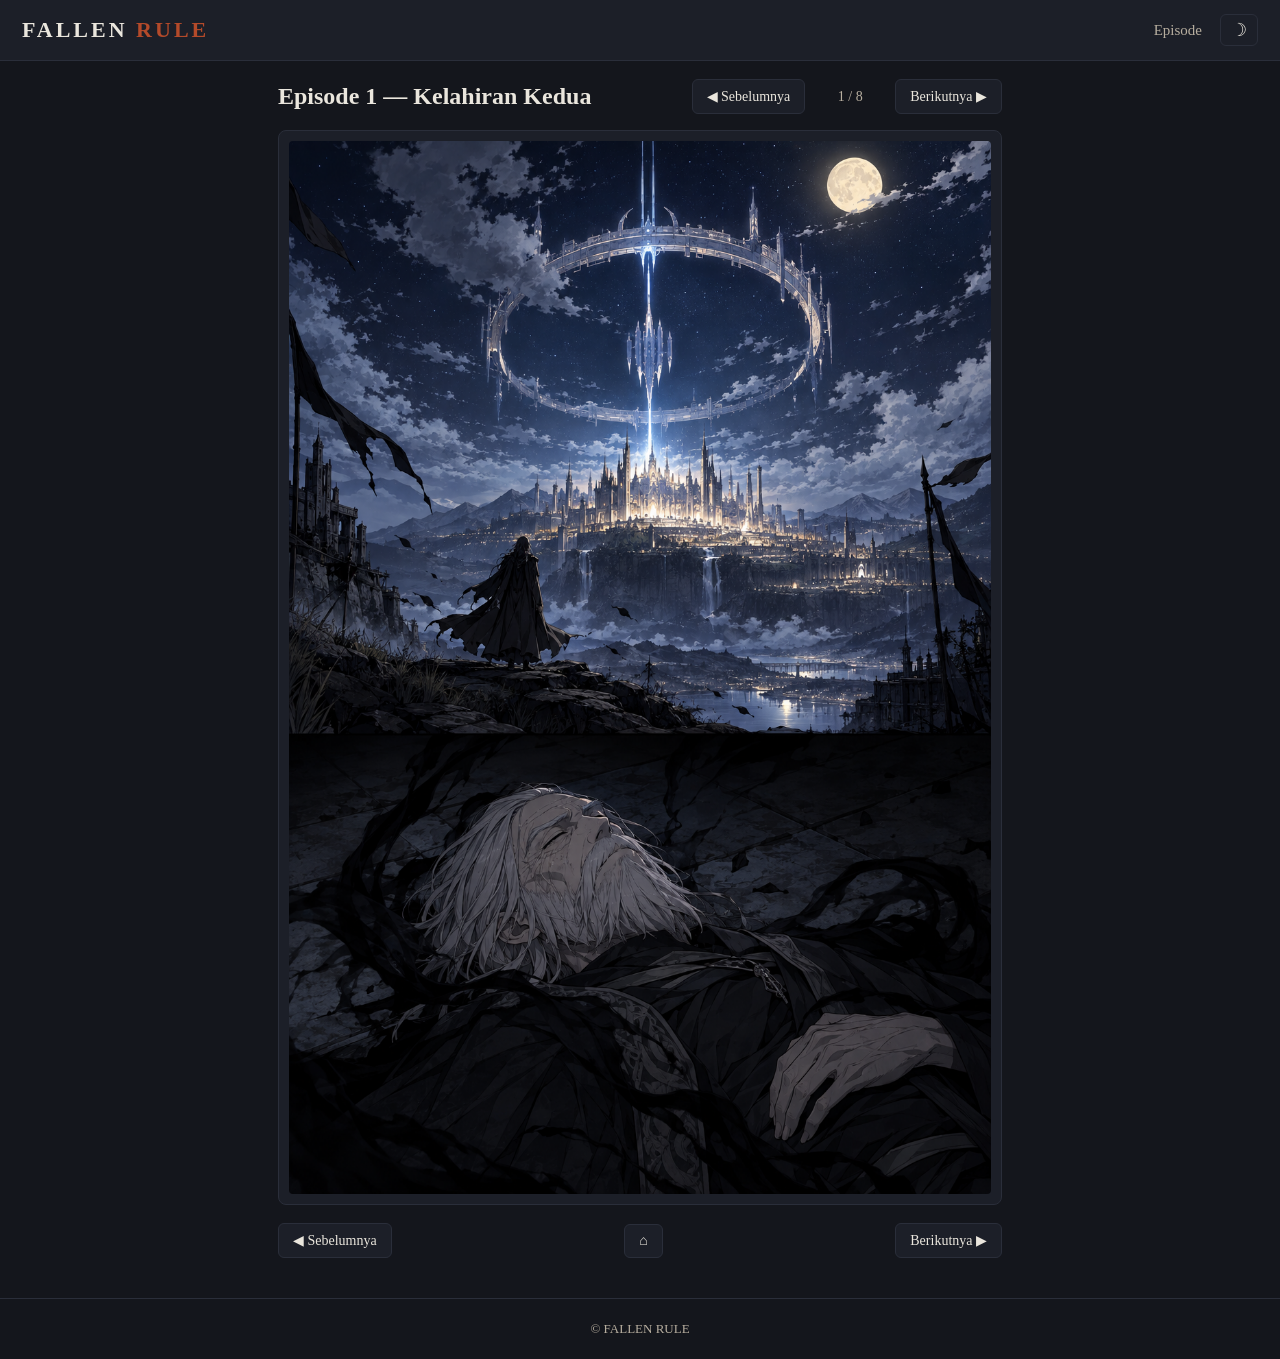
==== reader.html @ 80191199 "FALLEN RULE webtoon website: Episode 1 reader + dark mode" ====
<!DOCTYPE html>
<html lang="id" data-theme="dark">
<head>
<meta charset="utf-8">
<meta name="viewport" content="width=device-width, initial-scale=1">
<title>Kelahiran Kedua — FALLEN RULE</title>
<link rel="stylesheet" href="assets/css/style.css">
</head>
<body>
<header class="topbar">
  <a class="brand" href="index.html">FALLEN <span>RULE</span></a>
  <nav>
    <a href="index.html">Episode</a>
    <button id="themeToggle" class="icon-btn" aria-label="Ganti tema">&#9789;</button>
  </nav>
</header>

<main class="reader-wrap">
  <div class="reader-head">
    <h1 id="epTitle">Episode 1 — Kelahiran Kedua</h1>
    <div class="reader-nav">
      <button id="prevPanel" class="btn">&#9664; Sebelumnya</button>
      <span id="panelCounter">1 / 8</span>
      <button id="nextPanel" class="btn">Berikutnya &#9654;</button>
    </div>
  </div>

  <div id="panelStage" class="panel-stage">
    <img id="panelImg" src="" alt="Panel">
  </div>

  <div class="reader-nav bottom">
    <button id="prevPanelB" class="btn">&#9664; Sebelumnya</button>
    <a id="backHome" class="btn" href="index.html">&#8962;</a>
    <button id="nextPanelB" class="btn">Berikutnya &#9654;</button>
  </div>
</main>

<footer class="foot reader-foot">&copy; FALLEN RULE</footer>
<script src="assets/js/data.js"></script>
<script src="assets/js/reader.js"></script>
</body>
</html>
---- assets/css/style.css ----
:root {
  --bg: #14161c;
  --bg-2: #1c1f28;
  --text: #eae6dd;
  --muted: #b7ae9f;
  --accent: #b44a2a;
  --accent-2: #3a6ea5;
  --border: #2a2e3a;
  --shadow: rgba(0, 0, 0, 0.55);
}

html[data-theme="light"] {
  --bg: #f5f3ee;
  --bg-2: #ffffff;
  --text: #211f1c;
  --muted: #5c5750;
  --accent: #c0502f;
  --accent-2: #2f6ea8;
  --border: #ddd8cd;
  --shadow: rgba(0, 0, 0, 0.18);
}

* { box-sizing: border-box; }

body {
  margin: 0;
  background: var(--bg);
  color: var(--text);
  font-family: Georgia, "Times New Roman", serif;
  transition: background 0.25s, color 0.25s;
}

.topbar {
  position: sticky;
  top: 0;
  z-index: 20;
  display: flex;
  align-items: center;
  justify-content: space-between;
  padding: 14px 22px;
  background: var(--bg-2);
  border-bottom: 1px solid var(--border);
}
.brand { font-size: 22px; font-weight: bold; letter-spacing: 3px; color: var(--text); text-decoration: none; }
.brand span { color: var(--accent); }
.topbar nav { display: flex; align-items: center; gap: 18px; }
.topbar nav a { color: var(--muted); text-decoration: none; font-size: 15px; }
.topbar nav a.active, .topbar nav a:hover { color: var(--text); }
.icon-btn {
  background: none; border: 1px solid var(--border); color: var(--text);
  border-radius: 6px; font-size: 18px; cursor: pointer; padding: 4px 10px;
}
.icon-btn:hover { background: var(--border); }

main { max-width: 760px; margin: 0 auto; padding: 26px 18px 40px; }

.hero h1 { font-size: 40px; margin: 8px 0 6px; }
.hero p { color: var(--muted); font-size: 17px; max-width: 56ch; }

.episode-list { margin: 40px 0; }
.episode-card {
  display: flex; gap: 18px; background: var(--bg-2); border: 1px solid var(--border);
  border-radius: 8px; padding: 14px; text-decoration: none; color: var(--text);
  transition: transform 0.15s, box-shadow 0.15s;
}
.episode-card:hover { transform: translateY(-2px); box-shadow: 0 8px 24px var(--shadow); }
.thumb {
  width: 96px; height: 144px; border-radius: 4px; flex-shrink: 0;
  background-size: cover; background-position: top center; border: 1px solid var(--border);
}
.meta h2 { margin: 4px 0; font-size: 22px; }
.meta p { color: var(--muted); margin: 4px 0 10px; }
.badge {
  background: var(--accent); color: #fff; font-size: 12px; font-weight: bold;
  letter-spacing: 1px; padding: 2px 10px; border-radius: 20px;
}
.buttons { color: var(--accent-2); font-weight: bold; }

.about { margin-top: 48px; padding-top: 24px; border-top: 1px solid var(--border); }
.about h2 { font-size: 24px; }
.about p { color: var(--muted); line-height: 1.7; }

.foot {
  text-align: center; color: var(--muted); font-size: 13px;
  padding: 22px; border-top: 1px solid var(--border);
}

/* reader */
.reader-wrap { max-width: 760px; padding-top: 18px; }
.reader-head { display: flex; align-items: center; justify-content: space-between; gap: 12px; flex-wrap: wrap; margin-bottom: 16px; }
.reader-head h1 { font-size: 24px; margin: 0; }
.reader-nav { display: flex; align-items: center; gap: 10px; }
.btn {
  background: var(--bg-2); color: var(--text); border: 1px solid var(--border);
  padding: 8px 14px; border-radius: 6px; cursor: pointer; text-decoration: none; font-family: inherit; font-size: 14px;
}
.btn:hover { background: var(--border); }
#panelCounter { color: var(--muted); font-size: 14px; min-width: 70px; text-align: center; }

.panel-stage {
  background: var(--bg-2); border: 1px solid var(--border); border-radius: 8px;
  padding: 10px; cursor: pointer; margin-bottom: 18px;
}
.panel-stage img {
  display: block; width: 100%; height: auto; border-radius: 4px;
}
.reader-nav.bottom { justify-content: space-between; }

@media (max-width: 560px) {
  .episode-card { flex-direction: column; }
  .thumb { width: 100%; height: 220px; }
  .hero h1 { font-size: 30px; }
}
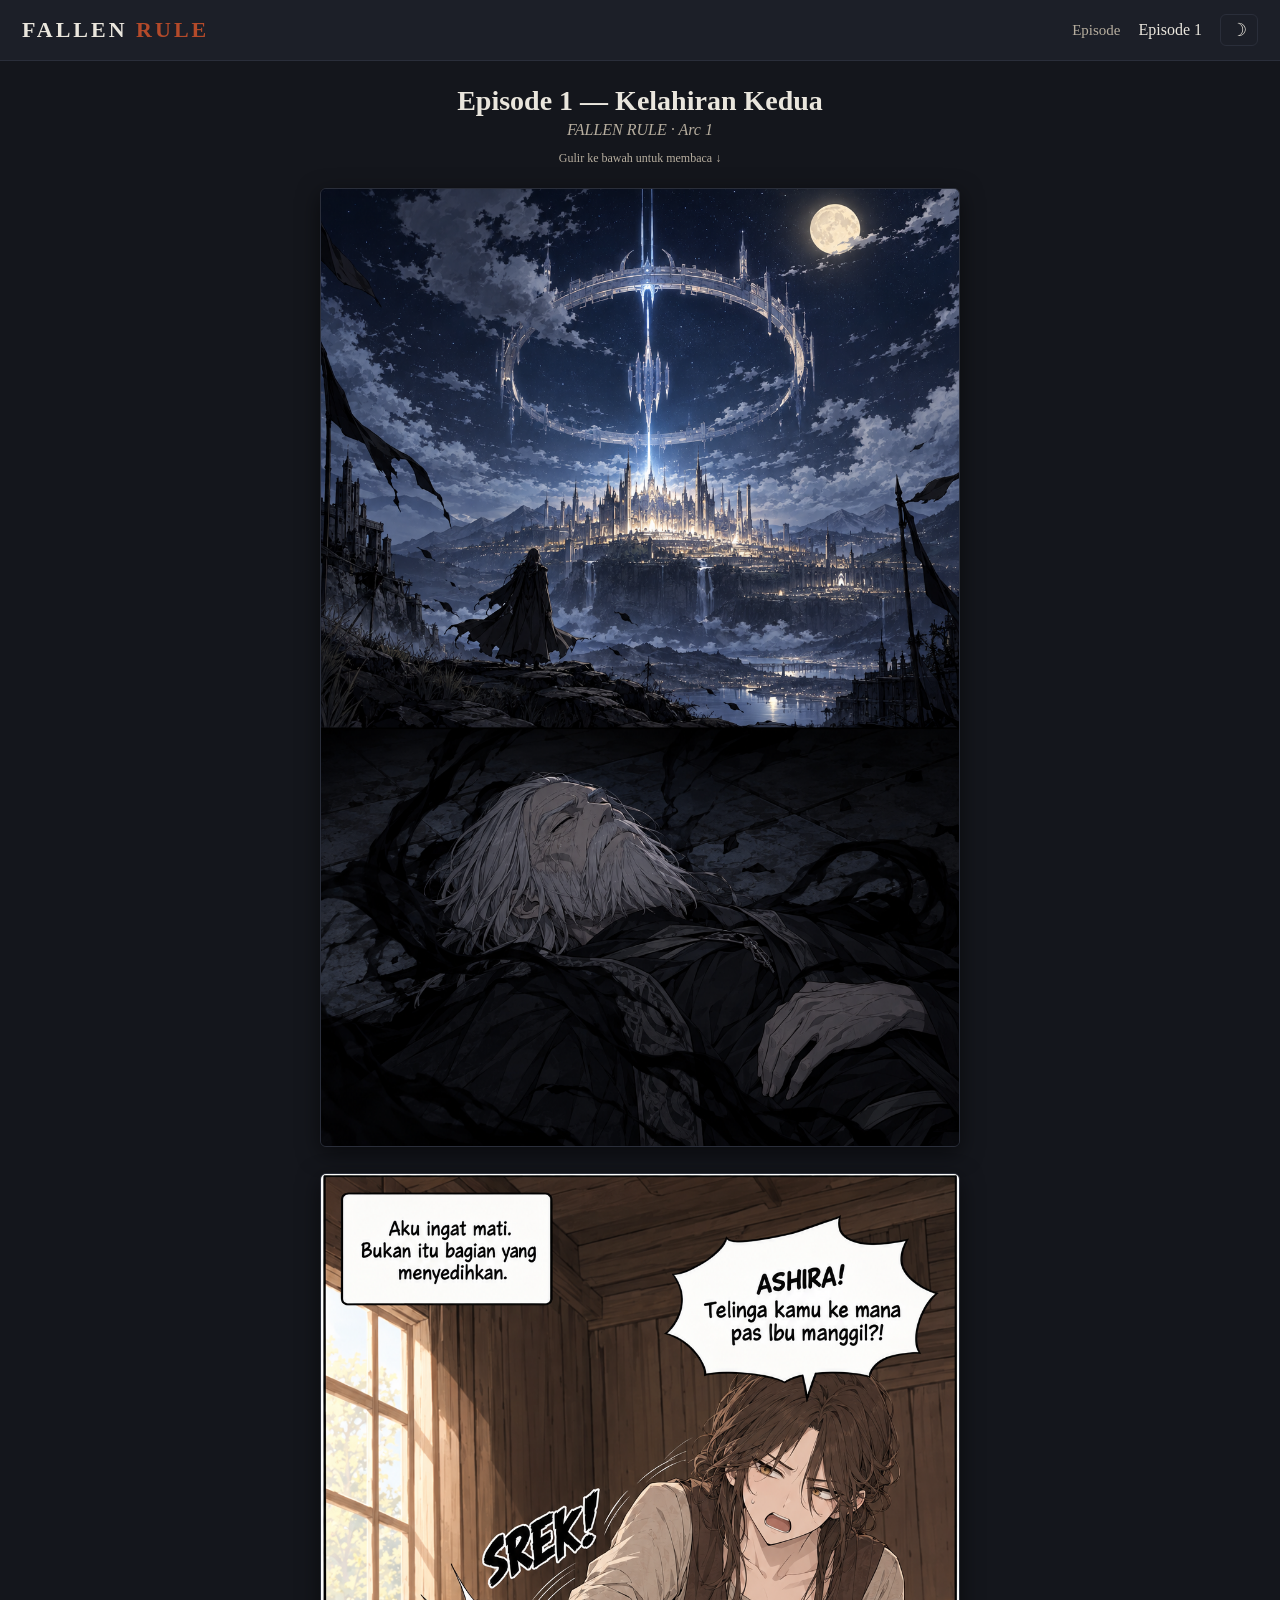
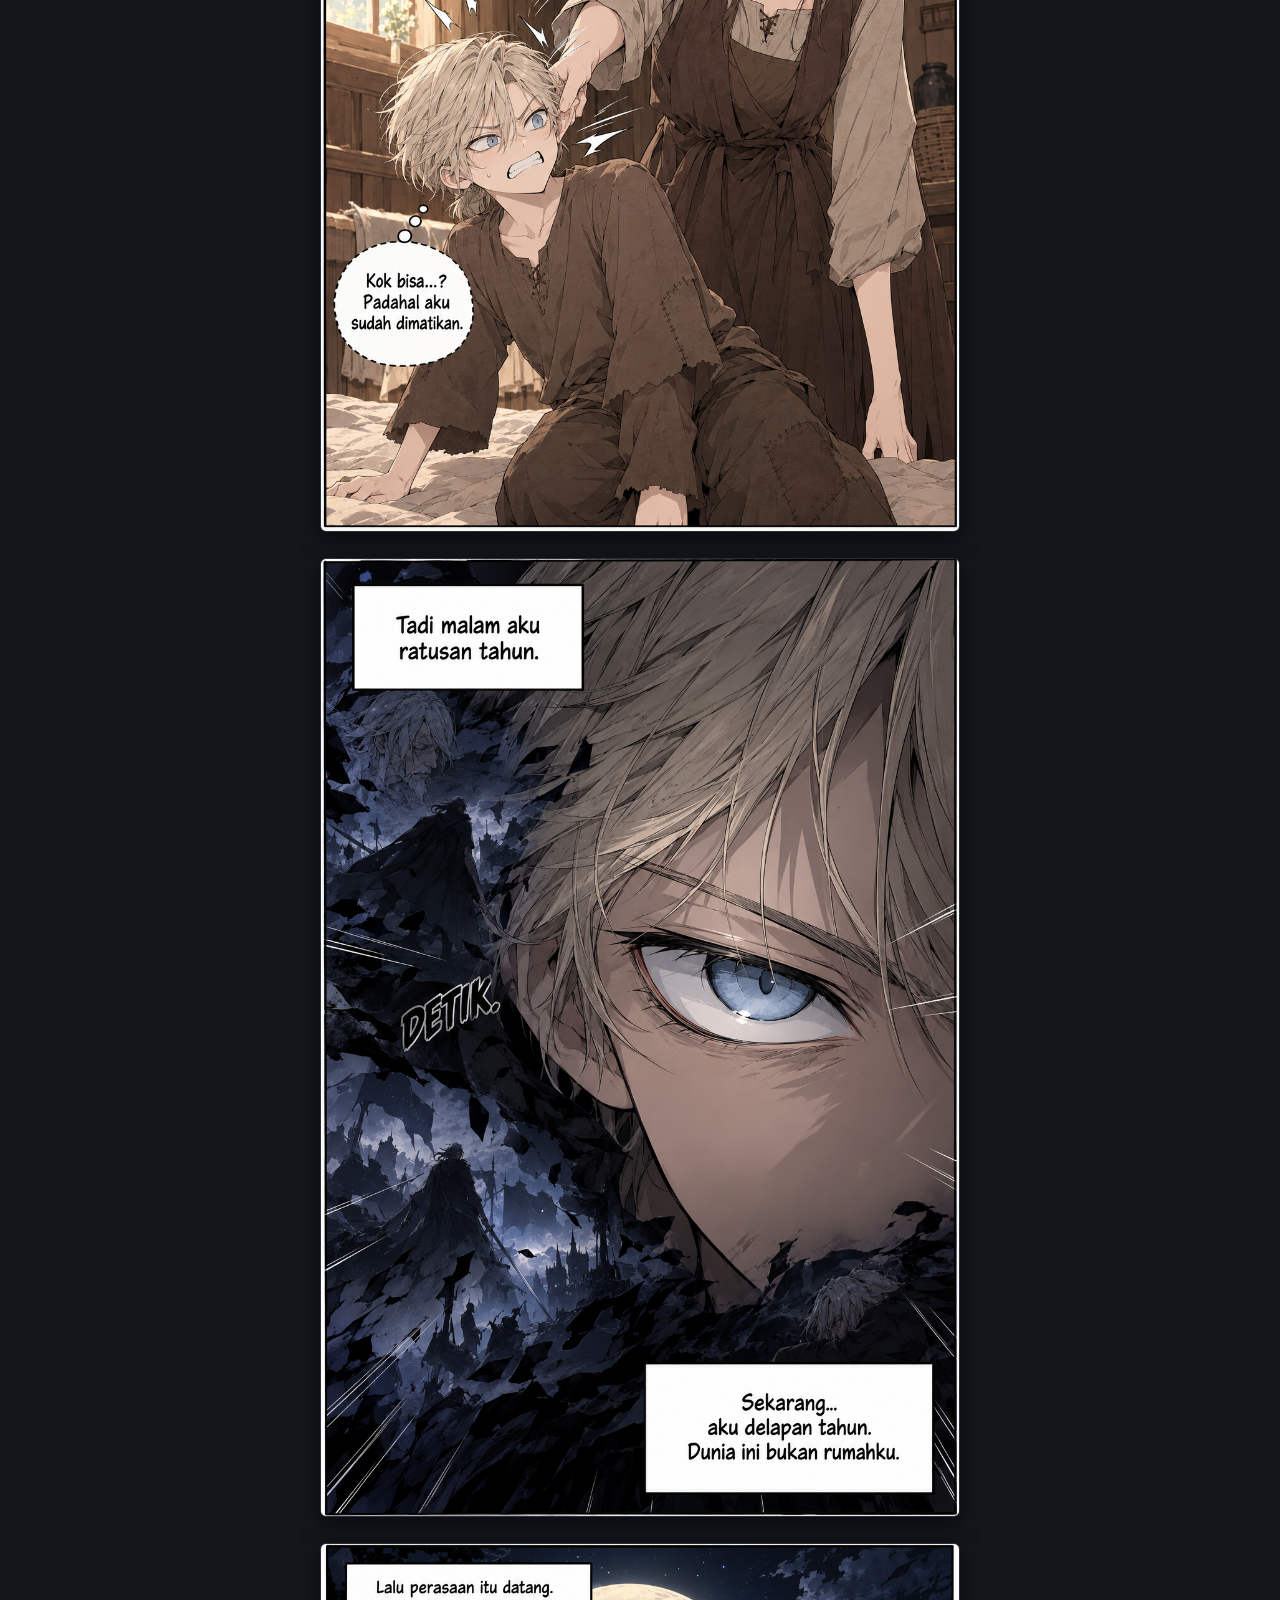
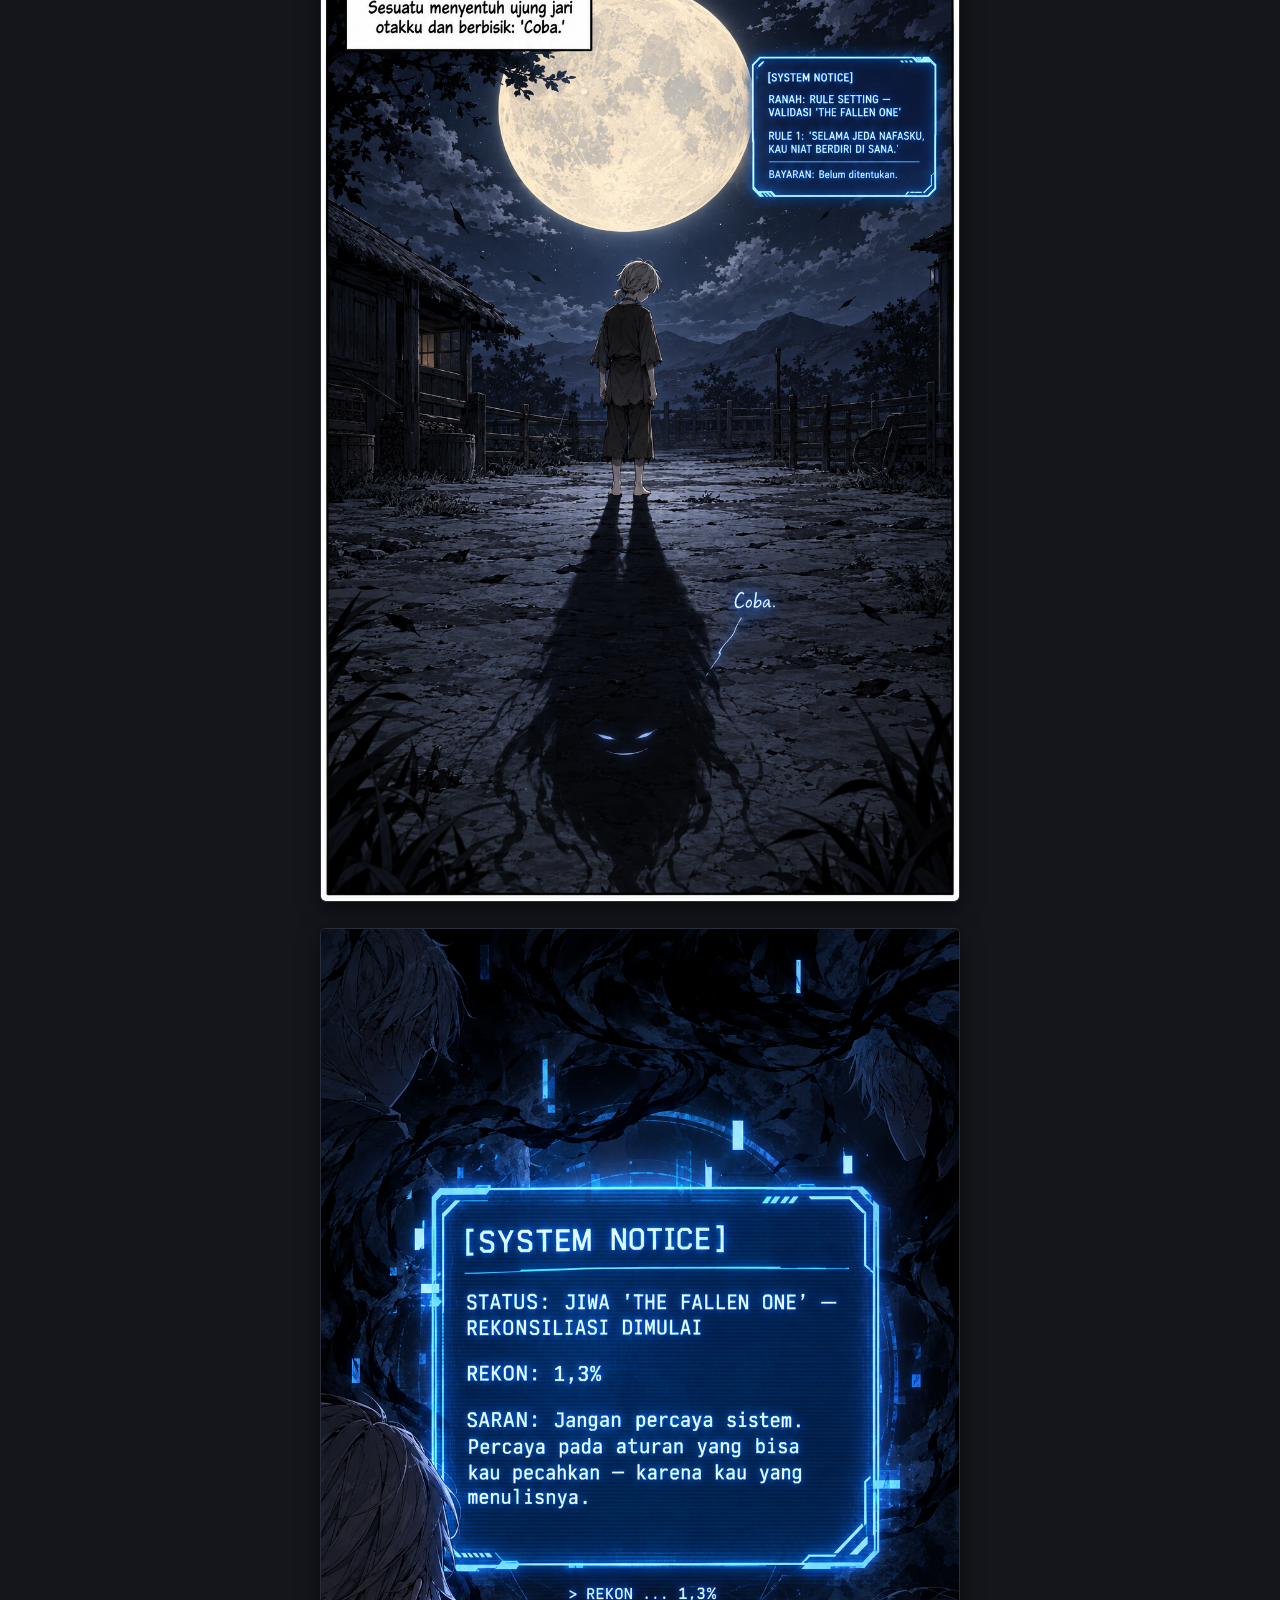
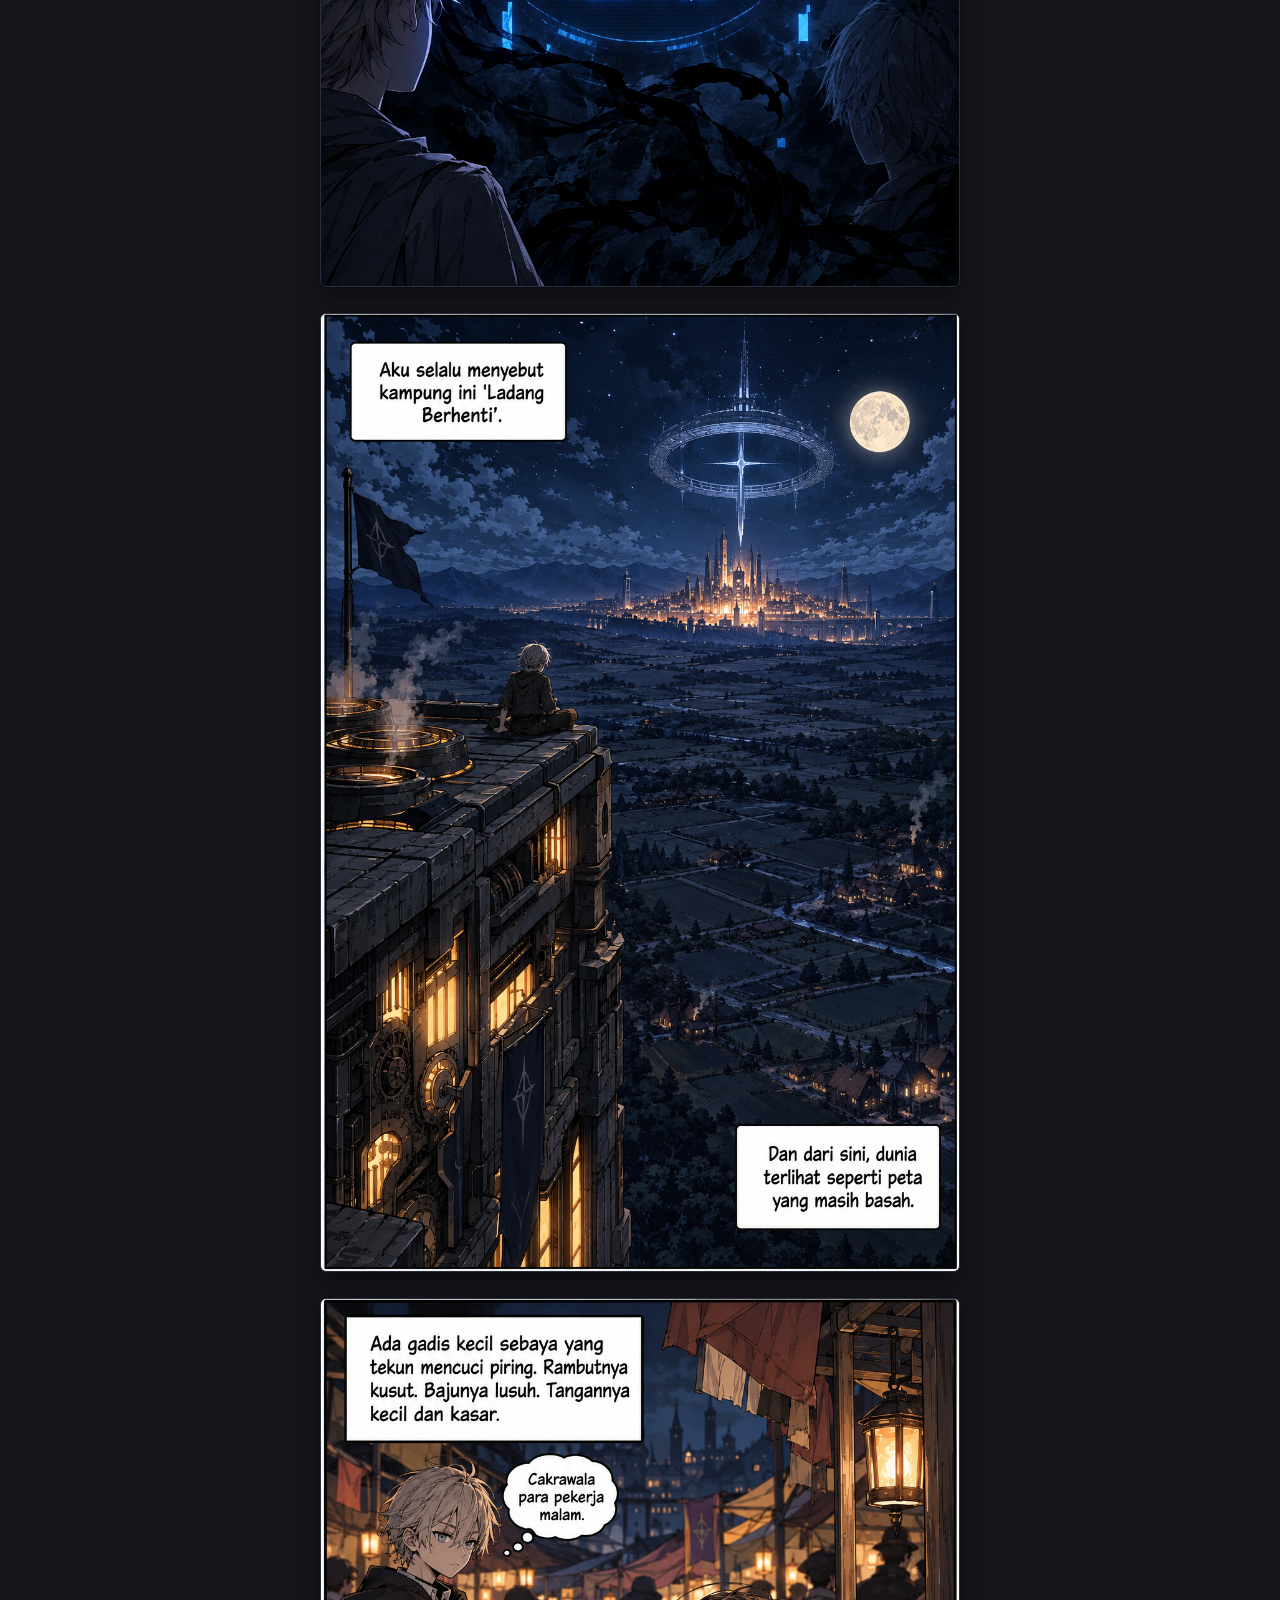
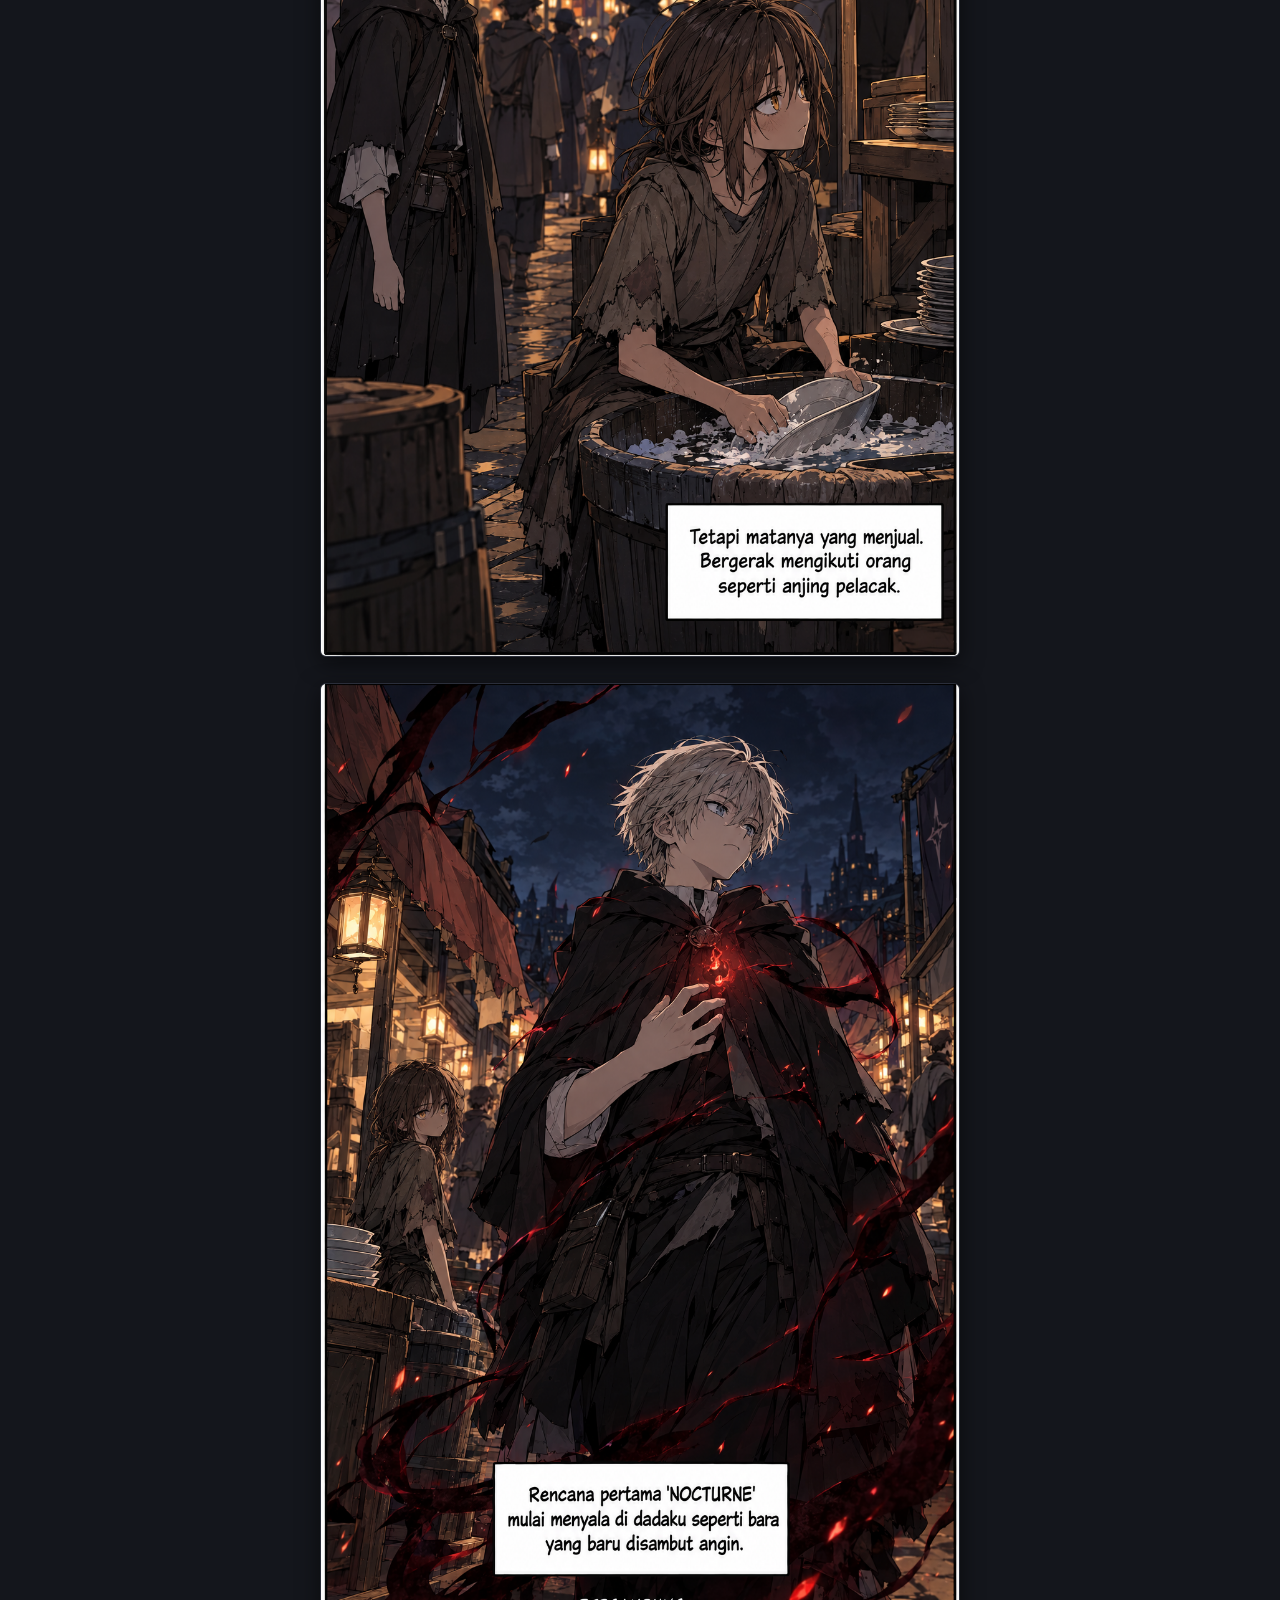
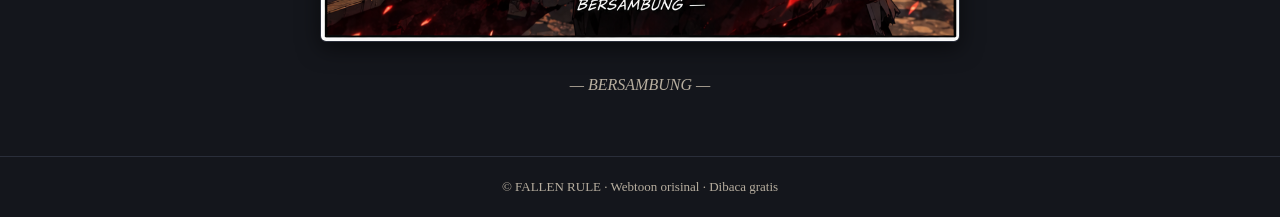
==== commit aa78c91d: "Tambah novel reader + ubah komik reader ke mode scroll vertikal" ====
--- a/reader.html
+++ b/reader.html
@@ -5,39 +5,31 @@
 <meta name="viewport" content="width=device-width, initial-scale=1">
 <title>Kelahiran Kedua — FALLEN RULE</title>
 <link rel="stylesheet" href="assets/css/style.css">
+<link rel="stylesheet" href="assets/css/novel.css">
 </head>
 <body>
 <header class="topbar">
   <a class="brand" href="index.html">FALLEN <span>RULE</span></a>
   <nav>
     <a href="index.html">Episode</a>
+    <span class="nav-label" id="epLabel">Episode 1</span>
     <button id="themeToggle" class="icon-btn" aria-label="Ganti tema">&#9789;</button>
   </nav>
 </header>
 
 <main class="reader-wrap">
-  <div class="reader-head">
-    <h1 id="epTitle">Episode 1 — Kelahiran Kedua</h1>
-    <div class="reader-nav">
-      <button id="prevPanel" class="btn">&#9664; Sebelumnya</button>
-      <span id="panelCounter">1 / 8</span>
-      <button id="nextPanel" class="btn">Berikutnya &#9654;</button>
-    </div>
-  </div>
+  <h1 class="scroll-title" id="epTitle">Episode 1 — Kelahiran Kedua</h1>
+  <p class="scroll-sub">FALLEN RULE &middot; Arc 1</p>
+  <p class="scroll-hint">Gulir ke bawah untuk membaca &darr;</p>
 
-  <div id="panelStage" class="panel-stage">
-    <img id="panelImg" src="" alt="Panel">
-  </div>
+  <div id="scrollCanvas" class="scroll-canvas"></div>
 
-  <div class="reader-nav bottom">
-    <button id="prevPanelB" class="btn">&#9664; Sebelumnya</button>
-    <a id="backHome" class="btn" href="index.html">&#8962;</a>
-    <button id="nextPanelB" class="btn">Berikutnya &#9654;</button>
-  </div>
+  <p class="scroll-end">— BERSAMBUNG —</p>
 </main>
 
-<footer class="foot reader-foot">&copy; FALLEN RULE</footer>
+<footer class="foot">&copy; FALLEN RULE &middot; Webtoon orisinal &middot; Dibaca gratis</footer>
 <script src="assets/js/data.js"></script>
-<script src="assets/js/reader.js"></script>
+<script src="assets/js/scroll-reader.js"></script>
+<script src="assets/js/app.js"></script>
 </body>
 </html>
--- a/assets/css/style.css
+++ b/assets/css/style.css
@@ -76,6 +76,10 @@
 }
 .buttons { color: var(--accent-2); font-weight: bold; }
 
+.section-title { margin: 38px 0 14px; padding-top: 18px; border-top: 1px solid var(--border); }
+.section-title:first-of-type { margin-top: 8px; }
+.section-title h2 { margin: 0; font-size: 22px; }
+
 .about { margin-top: 48px; padding-top: 24px; border-top: 1px solid var(--border); }
 .about h2 { font-size: 24px; }
 .about p { color: var(--muted); line-height: 1.7; }
--- a/assets/css/novel.css
+++ b/assets/css/novel.css
@@ -0,0 +1,94 @@
+/* Reader mode scroll vertikal (webtoon) */
+.scroll-title {
+  text-align: center;
+  font-size: 28px;
+  margin: 6px 0 4px;
+}
+.scroll-sub {
+  text-align: center;
+  color: var(--muted);
+  margin: 0 0 8px;
+  font-style: italic;
+}
+.scroll-hint {
+  text-align: center;
+  color: var(--muted);
+  font-size: 12px;
+  margin-bottom: 22px;
+}
+.scroll-canvas {
+  display: flex;
+  flex-direction: column;
+  align-items: center;
+  gap: 26px;
+}
+.scroll-canvas img {
+  display: block;
+  width: 100%;
+  max-width: 640px;
+  height: auto;
+  border-radius: 6px;
+  background: var(--bg-2);
+  border: 1px solid var(--border);
+  box-shadow: 0 6px 22px var(--shadow);
+}
+.scroll-end {
+  text-align: center;
+  color: var(--muted);
+  font-style: italic;
+  padding: 18px 0 6px;
+}
+
+/* Novel reader */
+.novel {
+  max-width: 640px;
+  line-height: 1.85;
+  font-size: 17px;
+}
+.novel-title {
+  font-size: 30px;
+  margin: 6px 0 2px;
+  text-align: center;
+}
+.novel-sub {
+  text-align: center;
+  color: var(--muted);
+  font-weight: normal;
+  font-size: 15px;
+  margin: 0 0 10px;
+  font-style: italic;
+}
+.novel-sep {
+  text-align: center;
+  letter-spacing: 6px;
+  color: var(--accent);
+  margin: 16px 0;
+}
+.novel-sep::after { content: "\2726  \2726  \2726"; }
+.novel-chap-break { margin-top: 44px; }
+.novel-rawhead { font-size: 18px; margin: 26px 0 10px; }
+.novel p { margin: 0 0 14px; text-align: justify; }
+.novel p.strong-line { font-weight: bold; }
+.novel-end { text-align: center; color: var(--muted); margin-top: 30px; font-style: italic; }
+.system-box {
+  border: 1px solid var(--accent-2);
+  border-left: 4px solid var(--accent-2);
+  background: rgba(58, 110, 165, 0.08);
+  border-radius: 6px;
+  padding: 12px 16px;
+  margin: 18px 0;
+  font-family: Consolas, "Courier New", monospace;
+  font-size: 13px;
+}
+.system-box p { margin: 0 0 6px; }
+.system-box p.sys-head {
+  font-weight: bold;
+  color: var(--accent-2);
+  letter-spacing: 1px;
+}
+.novel-nav { text-align: center; padding: 8px 0 30px; }
+
+@media (max-width: 560px) {
+  .novel { font-size: 16px; }
+  .scroll-canvas img { max-width: 100%; }
+}
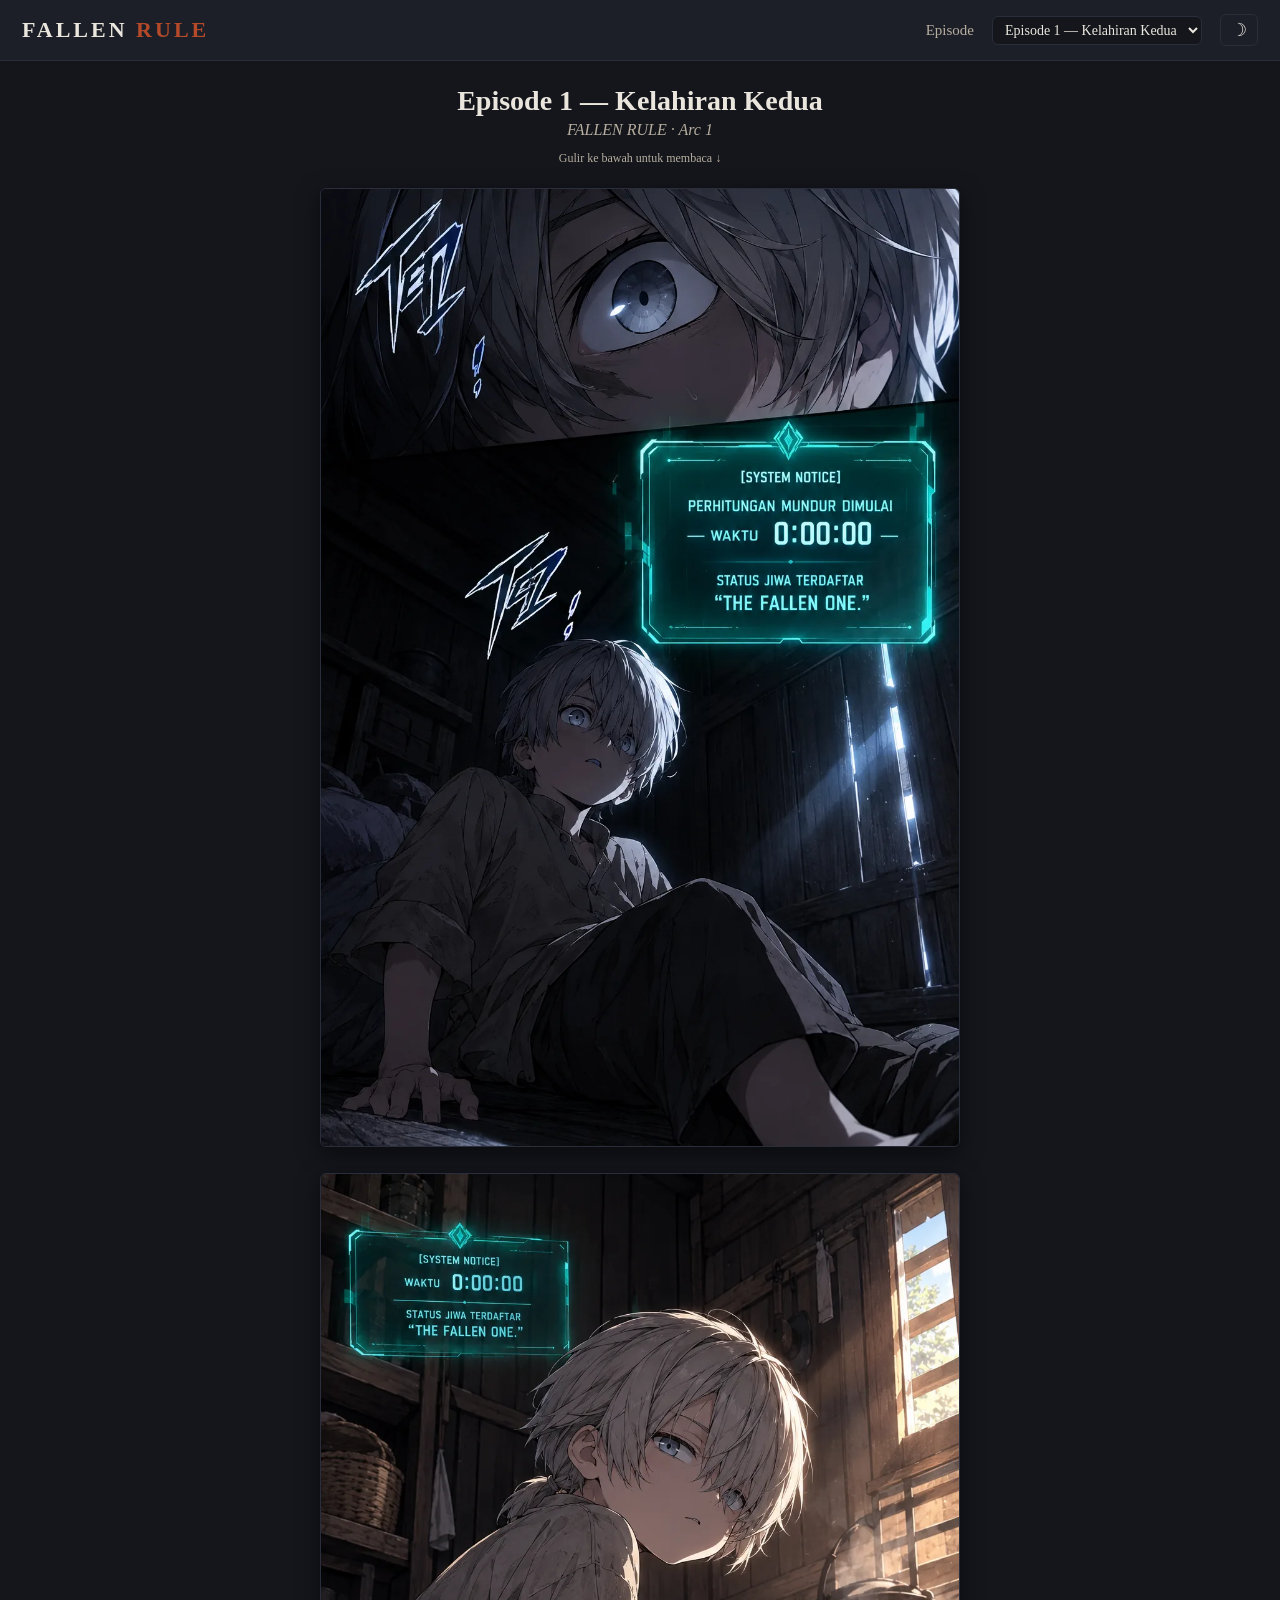
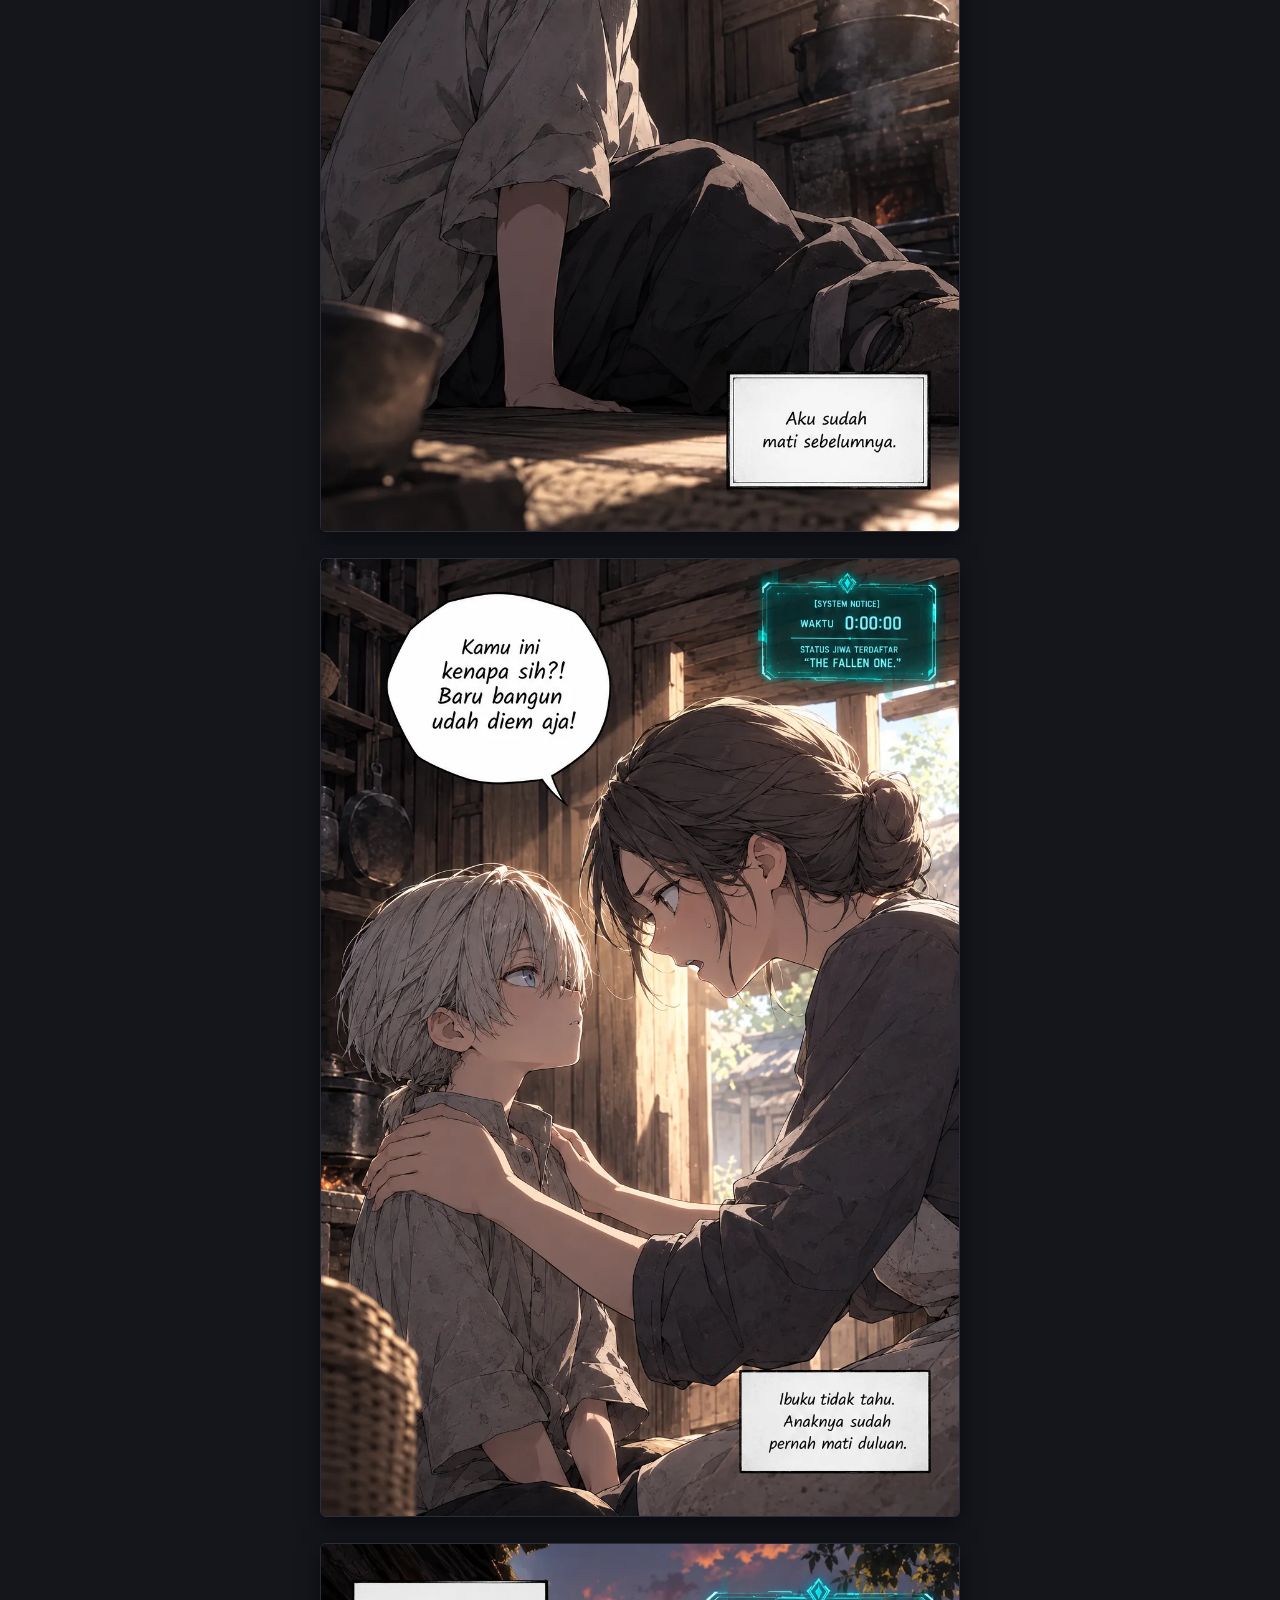
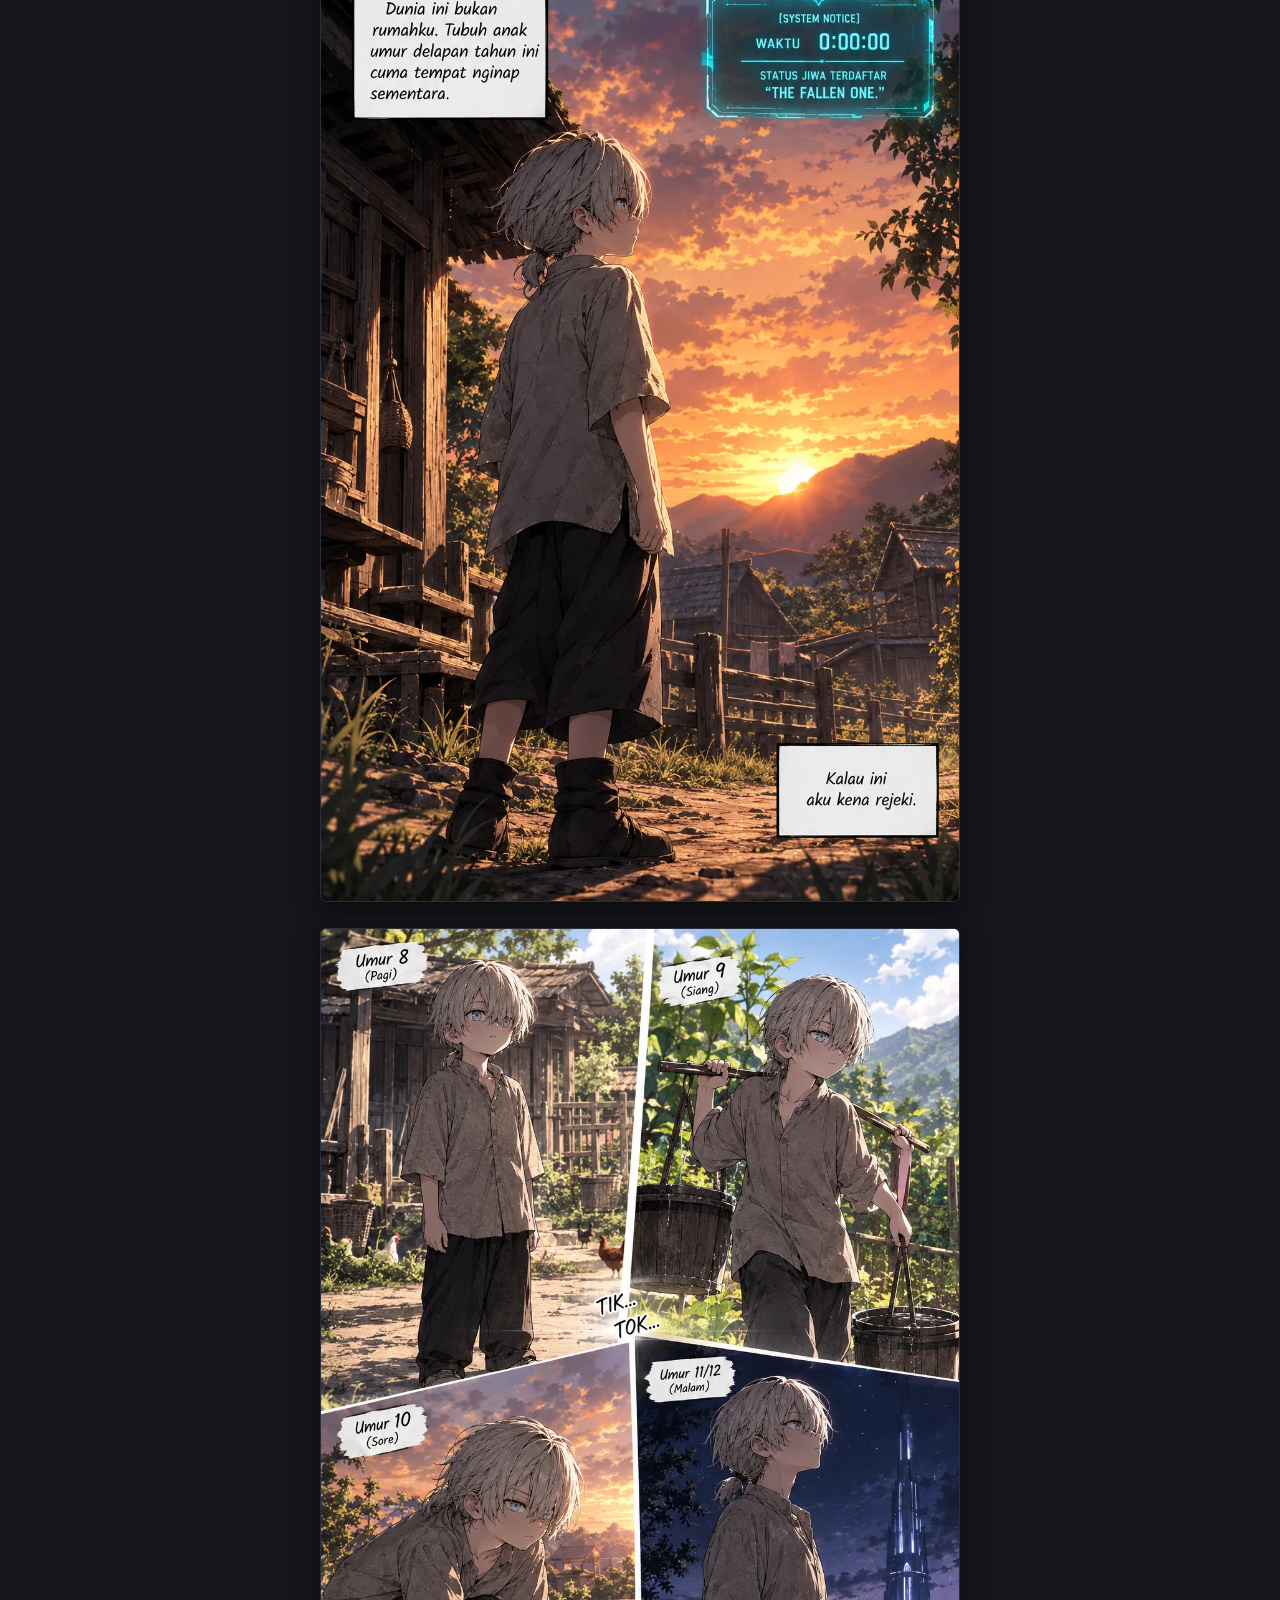
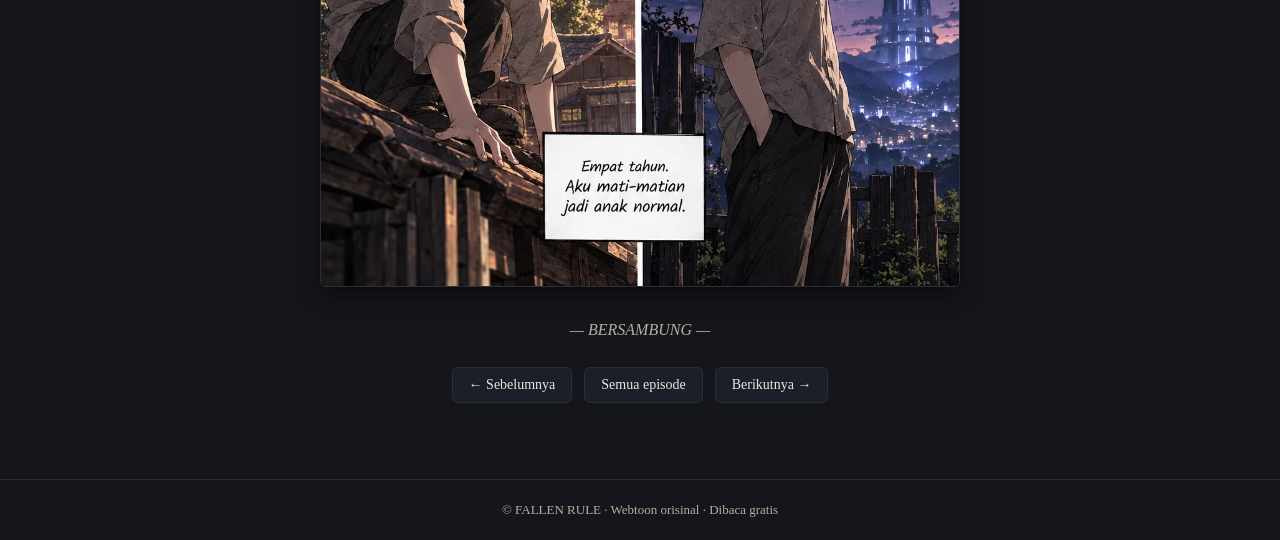
==== commit a0f73d77: "Novel Bab 2 + generator build_novel_site + perbaikan reader/css" ====
--- a/reader.html
+++ b/reader.html
@@ -12,7 +12,7 @@
   <a class="brand" href="index.html">FALLEN <span>RULE</span></a>
   <nav>
     <a href="index.html">Episode</a>
-    <span class="nav-label" id="epLabel">Episode 1</span>
+    <select id="epPicker" class="ep-picker" aria-label="Pilih episode"></select>
     <button id="themeToggle" class="icon-btn" aria-label="Ganti tema">&#9789;</button>
   </nav>
 </header>
@@ -25,6 +25,12 @@
   <div id="scrollCanvas" class="scroll-canvas"></div>
 
   <p class="scroll-end">— BERSAMBUNG —</p>
+
+  <nav class="chapnav" id="chapNav" aria-label="Navigasi episode">
+    <a class="chap-btn" id="prevEp" href="#">&larr; Sebelumnya</a>
+    <a class="chap-btn" href="index.html">Semua episode</a>
+    <a class="chap-btn" id="nextEp" href="#">Berikutnya &rarr;</a>
+  </nav>
 </main>
 
 <footer class="foot">&copy; FALLEN RULE &middot; Webtoon orisinal &middot; Dibaca gratis</footer>
--- a/assets/css/style.css
+++ b/assets/css/style.css
@@ -51,6 +51,15 @@
   border-radius: 6px; font-size: 18px; cursor: pointer; padding: 4px 10px;
 }
 .icon-btn:hover { background: var(--border); }
+
+.ep-picker {
+  background: var(--bg); color: var(--text); border: 1px solid var(--border);
+  border-radius: 6px; font-family: inherit; font-size: 14px; padding: 5px 8px;
+  max-width: 240px; cursor: pointer;
+}
+@media (max-width: 620px) {
+  .ep-picker { max-width: 170px; font-size: 13px; }
+}
 
 main { max-width: 760px; margin: 0 auto; padding: 26px 18px 40px; }
 
--- a/assets/css/novel.css
+++ b/assets/css/novel.css
@@ -38,6 +38,23 @@
   font-style: italic;
   padding: 18px 0 6px;
 }
+.chapnav {
+  display: flex;
+  justify-content: center;
+  gap: 12px;
+  padding: 6px 0 36px;
+  flex-wrap: wrap;
+}
+.chap-btn {
+  background: var(--bg-2);
+  border: 1px solid var(--border);
+  color: var(--text);
+  border-radius: 6px;
+  padding: 9px 16px;
+  text-decoration: none;
+  font-size: 14px;
+}
+.chap-btn:hover { border-color: var(--accent); color: var(--accent); }
 
 /* Novel reader */
 .novel {
@@ -86,7 +103,14 @@
   color: var(--accent-2);
   letter-spacing: 1px;
 }
-.novel-nav { text-align: center; padding: 8px 0 30px; }
+.novel-nav {
+  display: flex;
+  justify-content: center;
+  gap: 12px;
+  flex-wrap: wrap;
+  text-align: center;
+  padding: 8px 0 30px;
+}
 
 @media (max-width: 560px) {
   .novel { font-size: 16px; }
